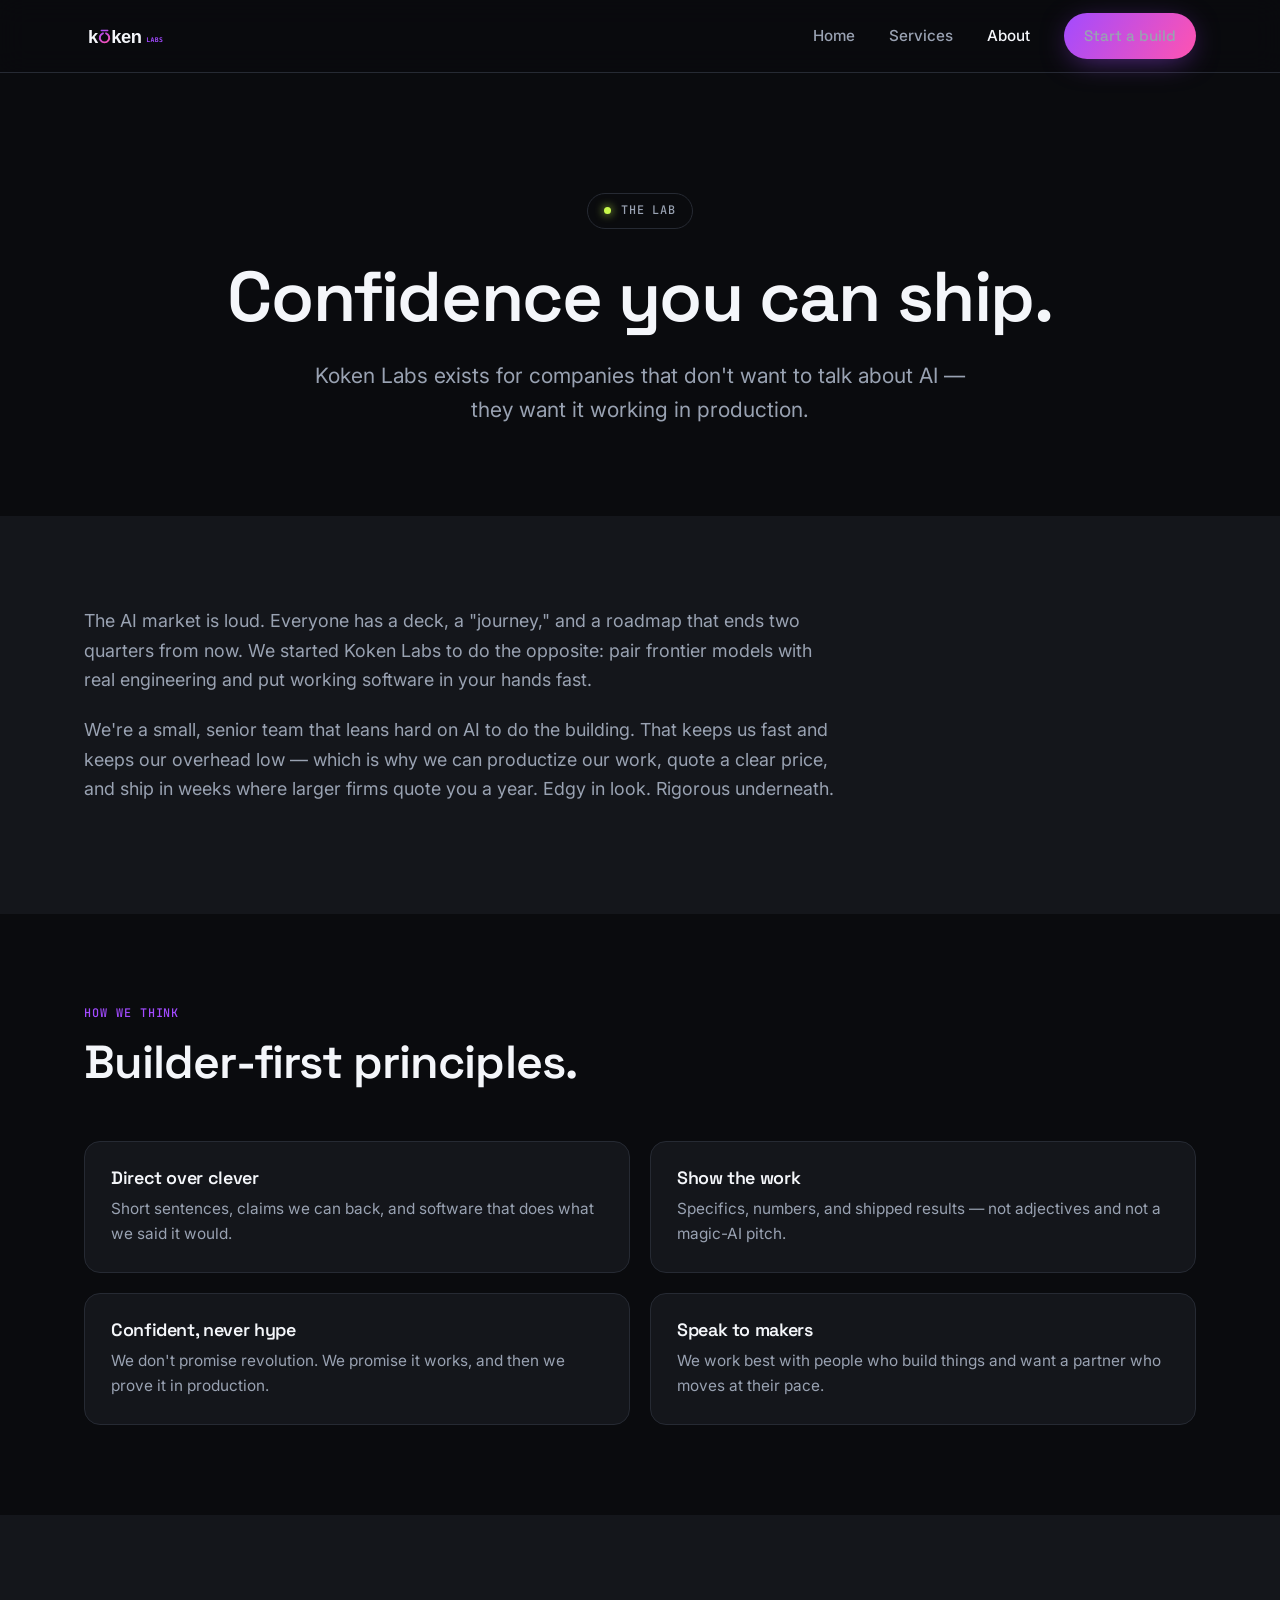
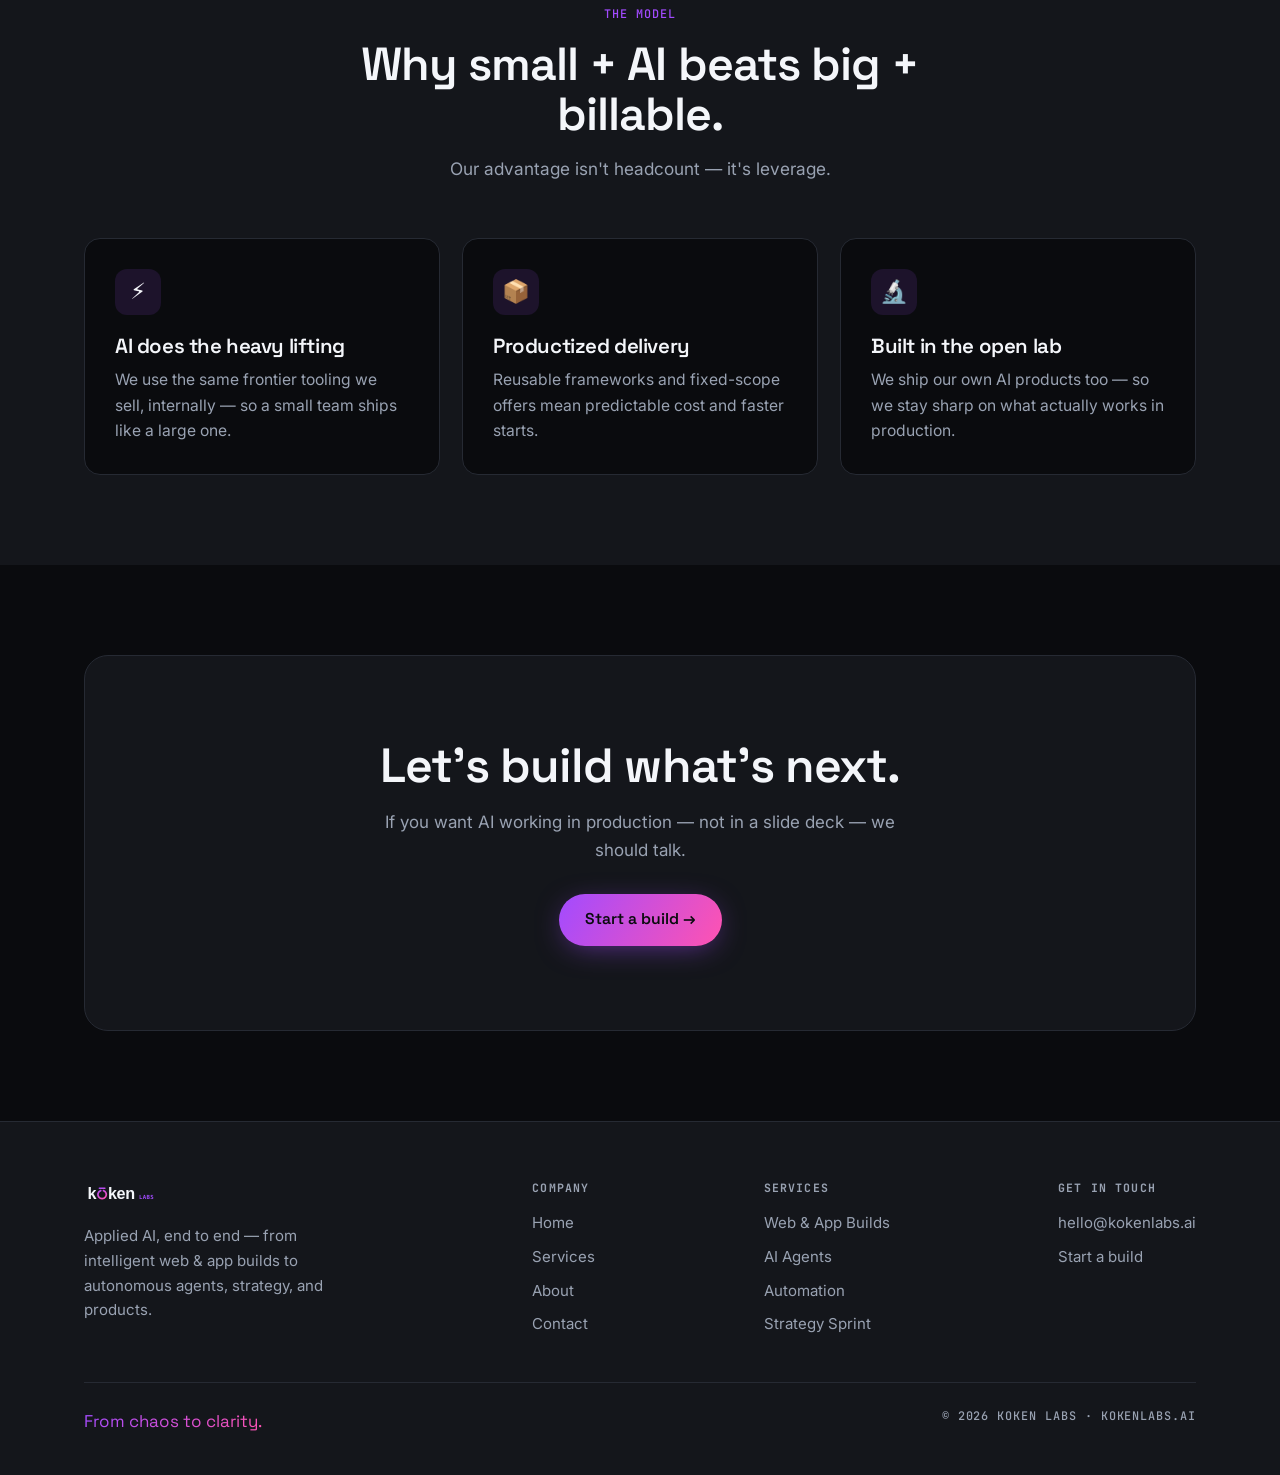
==== about.html @ 0bcb0a0f "Initial commit: Koken Labs marketing site (Home, Services, About, Contact)" ====
<!DOCTYPE html>
<html lang="en">
<head>
<meta charset="UTF-8">
<meta name="viewport" content="width=device-width, initial-scale=1.0">
<title>About — The applied AI lab | Koken Labs</title>
<meta name="description" content="Koken Labs is an applied-AI studio for companies that want AI working in production, not talked about. Meet the team and how we work.">
<link rel="canonical" href="https://kokenlabs.ai/about.html">
<meta name="robots" content="index,follow">
<meta property="og:type" content="website">
<meta property="og:title" content="About — Koken Labs">
<meta property="og:description" content="An applied-AI studio for companies that want AI working in production. Edgy in look, rigorous underneath.">
<meta property="og:url" content="https://kokenlabs.ai/about.html">
<meta property="og:image" content="https://kokenlabs.ai/assets/kokenlabs-mark.svg">
<meta name="theme-color" content="#0A0B0E">
<link rel="icon" type="image/svg+xml" href="assets/kokenlabs-monogram.svg">
<link rel="preconnect" href="https://fonts.googleapis.com">
<link rel="preconnect" href="https://fonts.gstatic.com" crossorigin>
<link href="https://fonts.googleapis.com/css2?family=Space+Grotesk:wght@500;600&family=Inter:wght@400;500;600&family=JetBrains+Mono:wght@500;700&display=swap" rel="stylesheet">
<link rel="stylesheet" href="styles.css">
<script type="application/ld+json">
{"@context":"https://schema.org","@type":"AboutPage","name":"About Koken Labs","url":"https://kokenlabs.ai/about.html","about":{"@type":"Organization","name":"Koken Labs","slogan":"From chaos to clarity.","url":"https://kokenlabs.ai"}}
</script>
</head>
<body>

<header class="nav">
  <div class="nav-inner">
    <a href="index.html" aria-label="Koken Labs home"><img class="nav-logo" src="assets/kokenlabs-logo-dark.svg" alt="Koken Labs"></a>
    <button class="nav-toggle" aria-label="Toggle menu">☰</button>
    <nav class="nav-links">
      <a href="index.html">Home</a>
      <a href="services.html">Services</a>
      <a href="about.html" class="active">About</a>
      <a href="contact.html" class="btn btn-primary" style="padding:10px 20px">Start a build</a>
    </nav>
  </div>
</header>

<main>
<section class="hero" style="padding-bottom:50px">
  <div class="wrap">
    <span class="eyebrow mono"><span class="dot"></span> The lab</span>
    <h1 class="display" style="font-size:clamp(2.4rem,6vw,4.4rem)">Confidence you can ship.</h1>
    <p class="lede">Koken Labs exists for companies that don't want to talk about AI — they want it working in production.</p>
  </div>
</section>

<section class="alt">
  <div class="wrap">
    <div class="lede-block reveal">
      <p>The AI market is loud. Everyone has a deck, a "journey," and a roadmap that ends two quarters from now. We started Koken Labs to do the opposite: pair frontier models with real engineering and put working software in your hands fast.</p>
      <p>We're a small, senior team that leans hard on AI to do the building. That keeps us fast and keeps our overhead low — which is why we can productize our work, quote a clear price, and ship in weeks where larger firms quote you a year. Edgy in look. Rigorous underneath.</p>
    </div>
  </div>
</section>

<section>
  <div class="wrap">
    <div class="section-head reveal"><span class="mono">How we think</span><h2>Builder-first principles.</h2></div>
    <div class="values">
      <div class="value reveal"><h4>Direct over clever</h4><p>Short sentences, claims we can back, and software that does what we said it would.</p></div>
      <div class="value reveal"><h4>Show the work</h4><p>Specifics, numbers, and shipped results — not adjectives and not a magic-AI pitch.</p></div>
      <div class="value reveal"><h4>Confident, never hype</h4><p>We don't promise revolution. We promise it works, and then we prove it in production.</p></div>
      <div class="value reveal"><h4>Speak to makers</h4><p>We work best with people who build things and want a partner who moves at their pace.</p></div>
    </div>
  </div>
</section>

<section class="alt">
  <div class="wrap">
    <div class="section-head center reveal"><span class="mono">The model</span><h2>Why small + AI beats big + billable.</h2><p>Our advantage isn't headcount — it's leverage.</p></div>
    <div class="grid g3">
      <div class="card reveal"><div class="ico">⚡</div><h3>AI does the heavy lifting</h3><p>We use the same frontier tooling we sell, internally — so a small team ships like a large one.</p></div>
      <div class="card reveal"><div class="ico">📦</div><h3>Productized delivery</h3><p>Reusable frameworks and fixed-scope offers mean predictable cost and faster starts.</p></div>
      <div class="card reveal"><div class="ico">🔬</div><h3>Built in the open lab</h3><p>We ship our own AI products too — so we stay sharp on what actually works in production.</p></div>
    </div>
  </div>
</section>

<section>
  <div class="wrap">
    <div class="cta-band reveal">
      <h2>Let's build what's next.</h2>
      <p>If you want AI working in production — not in a slide deck — we should talk.</p>
      <a href="contact.html" class="btn btn-primary">Start a build →</a>
    </div>
  </div>
</section>
</main>

<footer>
  <div class="wrap">
    <div class="foot-grid">
      <div class="foot-col" style="max-width:280px">
        <img class="foot-logo" src="assets/kokenlabs-logo-dark.svg" alt="Koken Labs">
        <p style="color:var(--mist);font-size:.94rem">Applied AI, end to end — from intelligent web &amp; app builds to autonomous agents, strategy, and products.</p>
      </div>
      <div class="foot-col"><h5>Company</h5><a href="index.html">Home</a><a href="services.html">Services</a><a href="about.html">About</a><a href="contact.html">Contact</a></div>
      <div class="foot-col"><h5>Services</h5><a href="services.html#builds">Web &amp; App Builds</a><a href="services.html#agents">AI Agents</a><a href="services.html#automation">Automation</a><a href="services.html#strategy">Strategy Sprint</a></div>
      <div class="foot-col"><h5>Get in touch</h5><a href="mailto:hello@kokenlabs.ai">hello@kokenlabs.ai</a><a href="contact.html">Start a build</a></div>
    </div>
    <div class="foot-bottom"><span class="tagline-foot grad-text">From chaos to clarity.</span><span class="mono">© 2026 Koken Labs · kokenlabs.ai</span></div>
  </div>
</footer>
<script src="site.js"></script>
</body>
</html>
---- styles.css ----
/* ===== Koken Labs — brand stylesheet v1.0 ===== */
:root{
  --obsidian:#0A0B0E;
  --carbon:#14161B;
  --steel:#262A33;
  --nova-violet:#A24BFF;
  --nova-pink:#FF53B1;
  --volt:#C8FA4B;
  --cloud:#F4F6FA;
  --mist:#99A2B2;
  --nova:linear-gradient(120deg,#A24BFF 0%,#FF53B1 100%);
  --radius:16px;
  --maxw:1160px;
  --ease:cubic-bezier(.22,1,.36,1);
}
*{box-sizing:border-box;margin:0;padding:0}
html{scroll-behavior:smooth}
body{
  background:var(--obsidian);
  color:var(--cloud);
  font-family:'Inter',system-ui,sans-serif;
  font-size:17px;line-height:1.65;
  -webkit-font-smoothing:antialiased;
  overflow-x:hidden;
}
h1,h2,h3,h4{font-family:'Space Grotesk',sans-serif;font-weight:600;line-height:1.08;letter-spacing:-.02em}
a{color:inherit;text-decoration:none}
img,svg{display:block;max-width:100%}
.mono{font-family:'JetBrains Mono',monospace;font-weight:500;letter-spacing:.08em;text-transform:uppercase;font-size:.74rem}
.wrap{max-width:var(--maxw);margin:0 auto;padding:0 24px}
.grad-text{background:var(--nova);-webkit-background-clip:text;background-clip:text;color:transparent}

/* ---- nav ---- */
.nav{position:sticky;top:0;z-index:50;backdrop-filter:blur(14px);background:rgba(10,11,14,.72);border-bottom:1px solid var(--steel)}
.nav-inner{display:flex;align-items:center;justify-content:space-between;height:72px;max-width:var(--maxw);margin:0 auto;padding:0 24px}
.nav-logo{height:34px;width:auto}
.nav-links{display:flex;gap:34px;align-items:center}
.nav-links a{color:var(--mist);font-size:.95rem;font-weight:500;transition:color .2s var(--ease)}
.nav-links a:hover,.nav-links a.active{color:var(--cloud)}
.nav-toggle{display:none;background:none;border:0;color:var(--cloud);cursor:pointer}

/* ---- buttons ---- */
.btn{display:inline-flex;align-items:center;gap:9px;font-family:'Space Grotesk',sans-serif;font-weight:600;font-size:.98rem;padding:13px 26px;border-radius:999px;cursor:pointer;border:0;transition:transform .2s var(--ease),box-shadow .25s var(--ease)}
.btn-primary{background:var(--nova);color:#0A0B0E;box-shadow:0 6px 30px -8px rgba(162,75,255,.6)}
.btn-primary:hover{transform:translateY(-2px);box-shadow:0 12px 40px -8px rgba(255,83,177,.65)}
.btn-ghost{background:transparent;color:var(--cloud);border:1px solid var(--steel)}
.btn-ghost:hover{border-color:var(--nova-violet);color:#fff}
.btn-volt{background:var(--volt);color:#0A0B0E}
.btn-volt:hover{transform:translateY(-2px)}

/* ---- hero ---- */
.hero{position:relative;padding:120px 0 100px;text-align:center;overflow:hidden}
.hero::before{content:"";position:absolute;inset:0;background:radial-gradient(closest-side at 50% 0%,rgba(162,75,255,.20),transparent 70%);pointer-events:none}
.hero .wrap{position:relative;z-index:1}
.eyebrow{color:var(--mist);display:inline-flex;align-items:center;gap:10px;border:1px solid var(--steel);border-radius:999px;padding:7px 16px;margin-bottom:30px}
.eyebrow .dot{width:7px;height:7px;border-radius:50%;background:var(--volt);box-shadow:0 0 10px var(--volt)}
h1.display{font-size:clamp(2.7rem,7vw,5.2rem);margin-bottom:24px}
.hero p.lede{font-size:clamp(1.05rem,2.2vw,1.32rem);color:var(--mist);max-width:680px;margin:0 auto 38px}
.hero-cta{display:flex;gap:16px;justify-content:center;flex-wrap:wrap}
.hero-stats{display:flex;gap:48px;justify-content:center;flex-wrap:wrap;margin-top:72px}
.hero-stats .stat .n{font-family:'Space Grotesk',sans-serif;font-size:2.3rem;font-weight:600}
.hero-stats .stat .l{color:var(--mist);font-size:.9rem}

/* ---- sections ---- */
section{padding:90px 0}
.section-head{max-width:680px;margin-bottom:54px}
.section-head.center{margin-left:auto;margin-right:auto;text-align:center}
.section-head .mono{color:var(--nova-violet);display:block;margin-bottom:14px}
.section-head h2{font-size:clamp(1.9rem,4vw,2.9rem);margin-bottom:16px}
.section-head p{color:var(--mist);font-size:1.08rem}
.alt{background:var(--carbon)}

/* ---- cards / grid ---- */
.grid{display:grid;gap:22px}
.g3{grid-template-columns:repeat(3,1fr)}
.g2{grid-template-columns:repeat(2,1fr)}
.g4{grid-template-columns:repeat(4,1fr)}
.card{background:var(--carbon);border:1px solid var(--steel);border-radius:var(--radius);padding:30px;transition:transform .25s var(--ease),border-color .25s var(--ease)}
.alt .card{background:var(--obsidian)}
.card:hover{transform:translateY(-4px);border-color:var(--nova-violet)}
.card .ico{width:46px;height:46px;border-radius:12px;display:grid;place-items:center;background:rgba(162,75,255,.12);margin-bottom:20px;font-size:1.4rem}
.card h3{font-size:1.28rem;margin-bottom:10px}
.card p{color:var(--mist);font-size:.98rem}
.card .tags{margin-top:18px;display:flex;flex-wrap:wrap;gap:8px}
.tag{font-family:'JetBrains Mono',monospace;font-size:.68rem;letter-spacing:.05em;color:var(--mist);border:1px solid var(--steel);border-radius:6px;padding:4px 9px}

/* ---- comparison table ---- */
.compare{width:100%;border-collapse:collapse;font-size:.96rem;border:1px solid var(--steel);border-radius:var(--radius);overflow:hidden}
.compare th,.compare td{padding:16px 18px;text-align:left;border-bottom:1px solid var(--steel)}
.compare thead th{font-family:'Space Grotesk',sans-serif;font-size:1rem}
.compare thead th.us{background:rgba(162,75,255,.14);color:#fff}
.compare td.us{background:rgba(162,75,255,.06);color:var(--cloud);font-weight:500}
.compare tbody tr:last-child td{border-bottom:0}
.compare td:first-child{color:var(--mist)}
.check{color:var(--volt);font-weight:700}
.cross{color:var(--mist)}

/* ---- steps ---- */
.steps{counter-reset:step;display:grid;gap:20px;grid-template-columns:repeat(4,1fr)}
.step{position:relative;padding:28px;border:1px solid var(--steel);border-radius:var(--radius);background:var(--carbon)}
.step::before{counter-increment:step;content:"0" counter(step);font-family:'JetBrains Mono',monospace;font-weight:700;font-size:.85rem;color:var(--nova-violet);display:block;margin-bottom:14px}
.step h4{font-size:1.12rem;margin-bottom:8px}
.step p{color:var(--mist);font-size:.93rem}

/* ---- cta band ---- */
.cta-band{position:relative;text-align:center;padding:84px 24px;border-radius:24px;background:var(--carbon);border:1px solid var(--steel);overflow:hidden}
.cta-band::before{content:"";position:absolute;inset:-2px;background:radial-gradient(closest-side at 50% 120%,rgba(255,83,177,.25),transparent 70%)}
.cta-band>*{position:relative;z-index:1}
.cta-band h2{font-size:clamp(1.9rem,4vw,3rem);margin-bottom:16px}
.cta-band p{color:var(--mist);max-width:520px;margin:0 auto 30px}

/* ---- footer ---- */
footer{border-top:1px solid var(--steel);padding:56px 0 40px;background:var(--carbon)}
.foot-grid{display:flex;justify-content:space-between;gap:40px;flex-wrap:wrap;margin-bottom:36px}
.foot-logo{height:30px;margin-bottom:16px}
.foot-col h5{font-family:'JetBrains Mono',monospace;font-size:.72rem;letter-spacing:.1em;text-transform:uppercase;color:var(--mist);margin-bottom:14px}
.foot-col a{display:block;color:var(--mist);font-size:.94rem;margin-bottom:9px;transition:color .2s}
.foot-col a:hover{color:var(--cloud)}
.foot-bottom{border-top:1px solid var(--steel);padding-top:24px;display:flex;justify-content:space-between;flex-wrap:wrap;gap:12px;color:var(--mist)}
.tagline-foot{font-family:'Space Grotesk',sans-serif}

/* ---- forms ---- */
.form{max-width:560px}
.field{margin-bottom:20px}
.field label{display:block;font-size:.9rem;margin-bottom:8px;color:var(--cloud)}
.field input,.field textarea,.field select{width:100%;background:var(--obsidian);border:1px solid var(--steel);border-radius:12px;padding:13px 15px;color:var(--cloud);font-family:inherit;font-size:1rem;transition:border-color .2s}
.field input:focus,.field textarea:focus,.field select:focus{outline:none;border-color:var(--nova-violet)}
.field textarea{min-height:130px;resize:vertical}

/* ---- about / prose ---- */
.lede-block{max-width:760px}
.lede-block p{color:var(--mist);font-size:1.12rem;margin-bottom:20px}
.values{display:grid;grid-template-columns:repeat(2,1fr);gap:20px}
.value{padding:26px;border:1px solid var(--steel);border-radius:var(--radius);background:var(--carbon)}
.value h4{font-size:1.12rem;margin-bottom:8px}
.value p{color:var(--mist);font-size:.96rem}

/* ---- contact ---- */
.contact-grid{display:grid;grid-template-columns:1.3fr .9fr;gap:48px}
@media(max-width:800px){.contact-grid{grid-template-columns:1fr;gap:32px}}

/* ---- reveal anim ---- */
.reveal{opacity:0;transform:translateY(22px);transition:opacity .7s var(--ease),transform .7s var(--ease)}
.reveal.in{opacity:1;transform:none}

/* ---- responsive ---- */
@media(max-width:900px){
  .g3,.g4,.steps,.values{grid-template-columns:1fr 1fr}
  .foot-grid{gap:28px}
}
@media(max-width:680px){
  .nav-links{position:fixed;inset:72px 0 auto 0;flex-direction:column;background:var(--carbon);border-bottom:1px solid var(--steel);padding:24px;gap:20px;transform:translateY(-130%);transition:transform .3s var(--ease)}
  .nav-links.open{transform:none}
  .nav-toggle{display:block}
  .g2,.g3,.g4,.steps,.values{grid-template-columns:1fr}
  section{padding:64px 0}
  .hero{padding:80px 0 64px}
  .hero-stats{gap:30px}
  .compare{font-size:.84rem}
  .compare th,.compare td{padding:11px 10px}
}
@media(prefers-reduced-motion:reduce){.reveal{opacity:1;transform:none;transition:none}html{scroll-behavior:auto}}
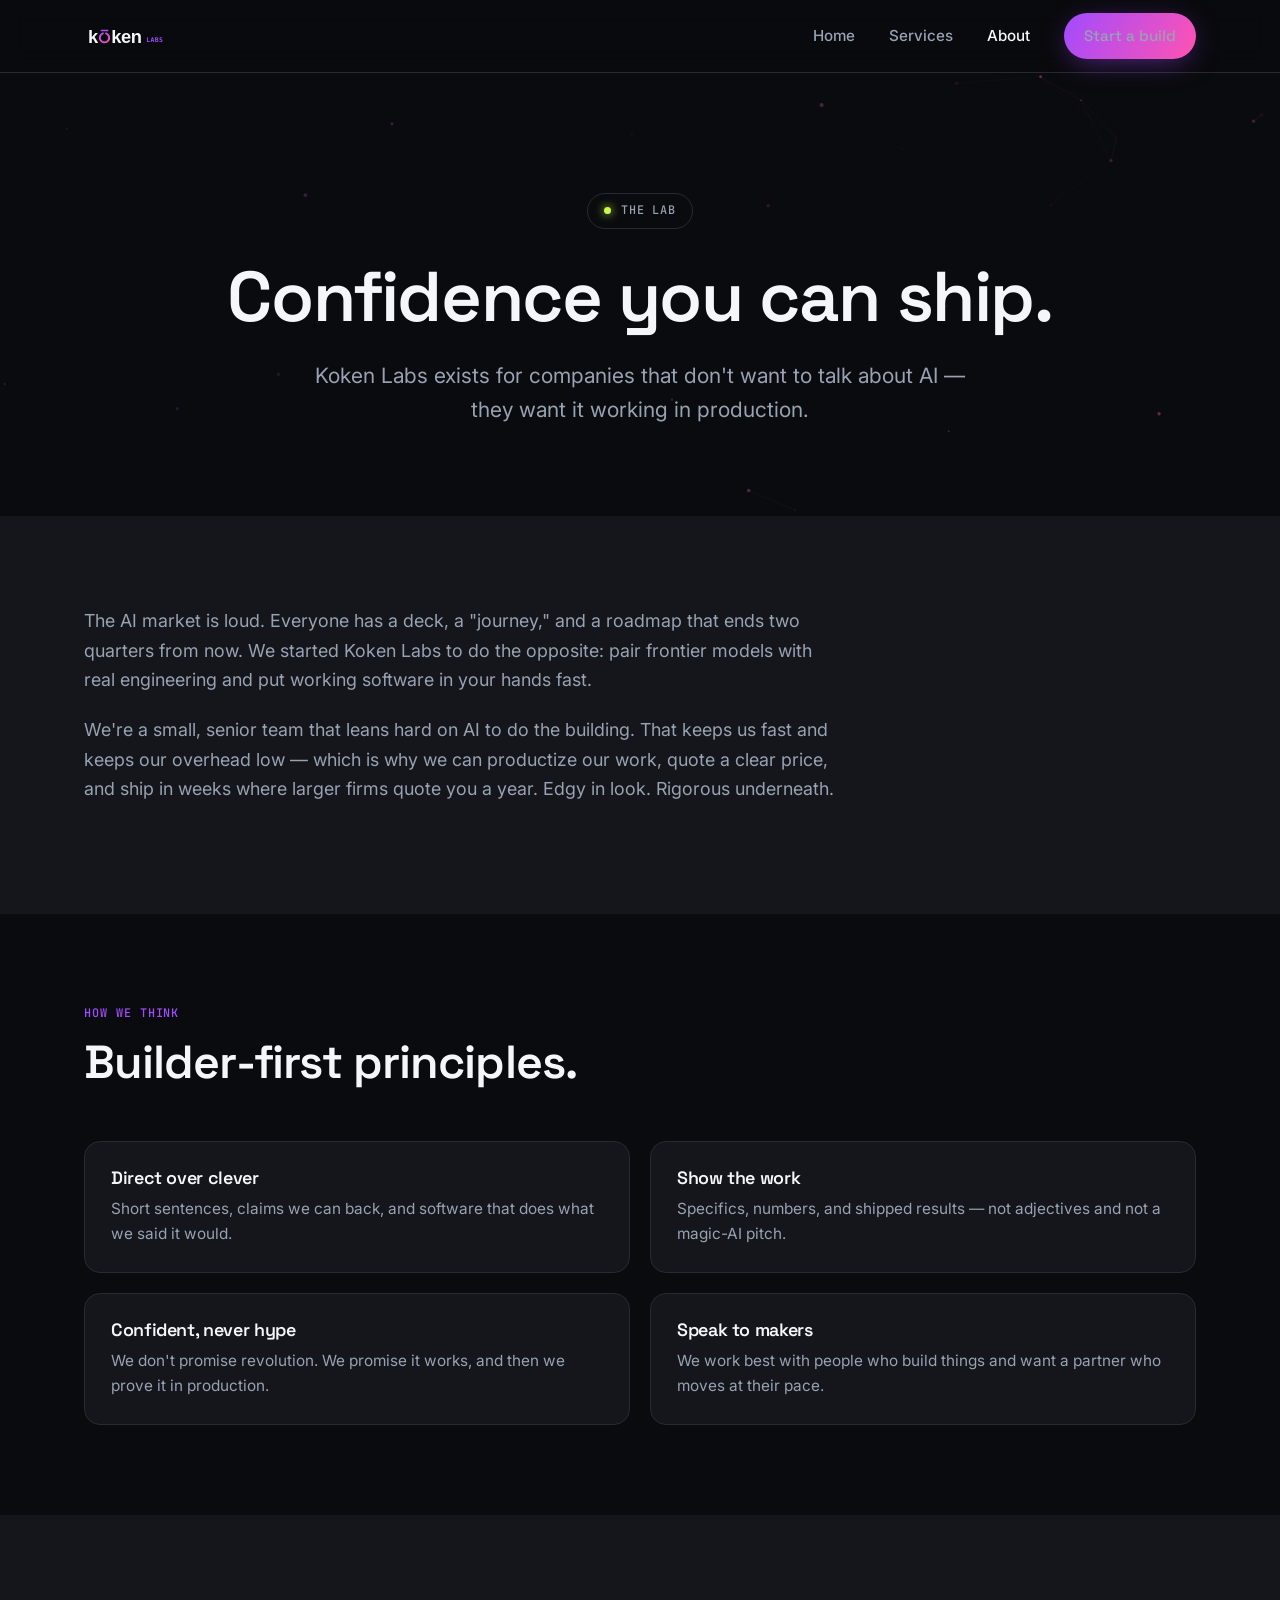
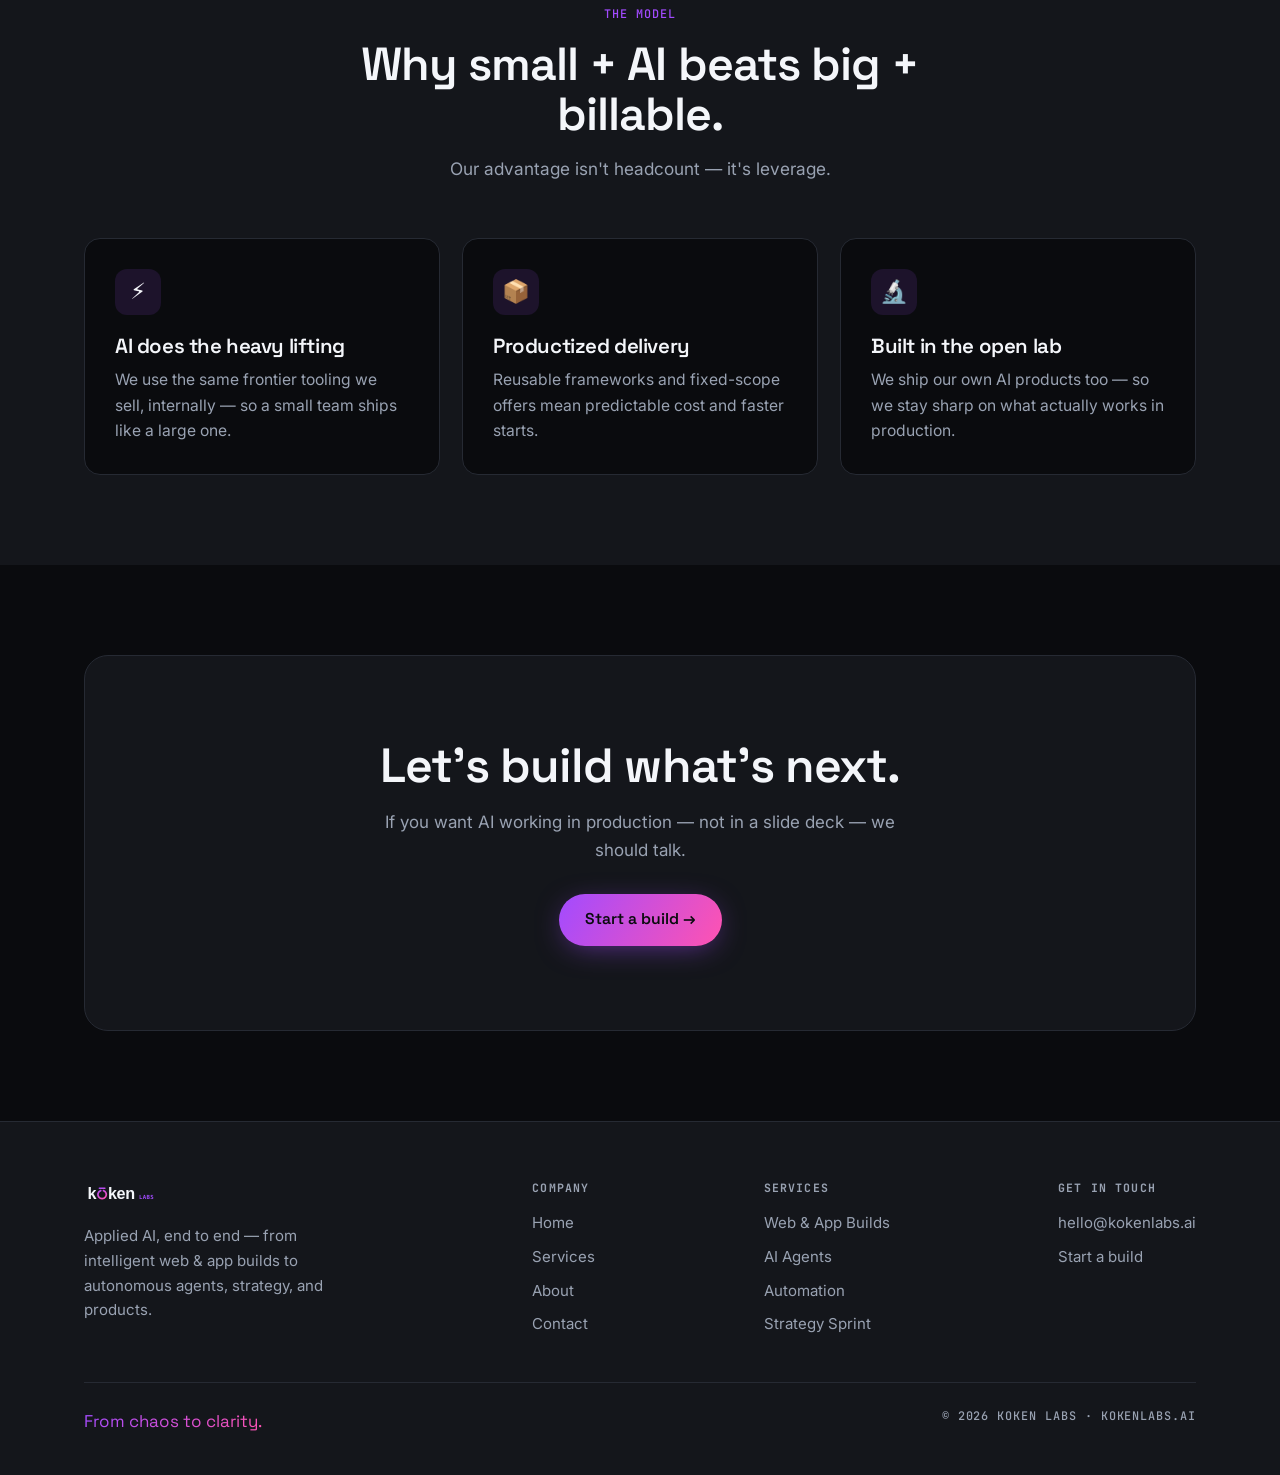
==== commit 58e8cfb0: "Add hero node constellation animation (Nova gradient, hero-only, reduced-motion safe)" ====
--- a/about.html
+++ b/about.html
@@ -39,6 +39,7 @@
 
 <main>
 <section class="hero" style="padding-bottom:50px">
+  <canvas class="hero-canvas" aria-hidden="true"></canvas>
   <div class="wrap">
     <span class="eyebrow mono"><span class="dot"></span> The lab</span>
     <h1 class="display" style="font-size:clamp(2.4rem,6vw,4.4rem)">Confidence you can ship.</h1>
@@ -104,5 +105,7 @@
   </div>
 </footer>
 <script src="site.js"></script>
+<script src="hero-fx.js"></script>
+<script defer src="/_vercel/insights/script.js"></script>
 </body>
 </html>
--- a/styles.css
+++ b/styles.css
@@ -50,6 +50,9 @@
 
 /* ---- hero ---- */
 .hero{position:relative;padding:120px 0 100px;text-align:center;overflow:hidden}
+.hero-canvas{position:absolute;inset:0;width:100%;height:100%;z-index:0;pointer-events:none;opacity:.9}
+/* dark scrim so hero copy stays crisp over the motion */
+.hero::after{content:"";position:absolute;inset:0;z-index:0;pointer-events:none;background:radial-gradient(ellipse 60% 70% at 50% 45%,rgba(10,11,14,.78),rgba(10,11,14,.32) 70%,transparent)}
 .hero::before{content:"";position:absolute;inset:0;background:radial-gradient(closest-side at 50% 0%,rgba(162,75,255,.20),transparent 70%);pointer-events:none}
 .hero .wrap{position:relative;z-index:1}
 .eyebrow{color:var(--mist);display:inline-flex;align-items:center;gap:10px;border:1px solid var(--steel);border-radius:999px;padding:7px 16px;margin-bottom:30px}
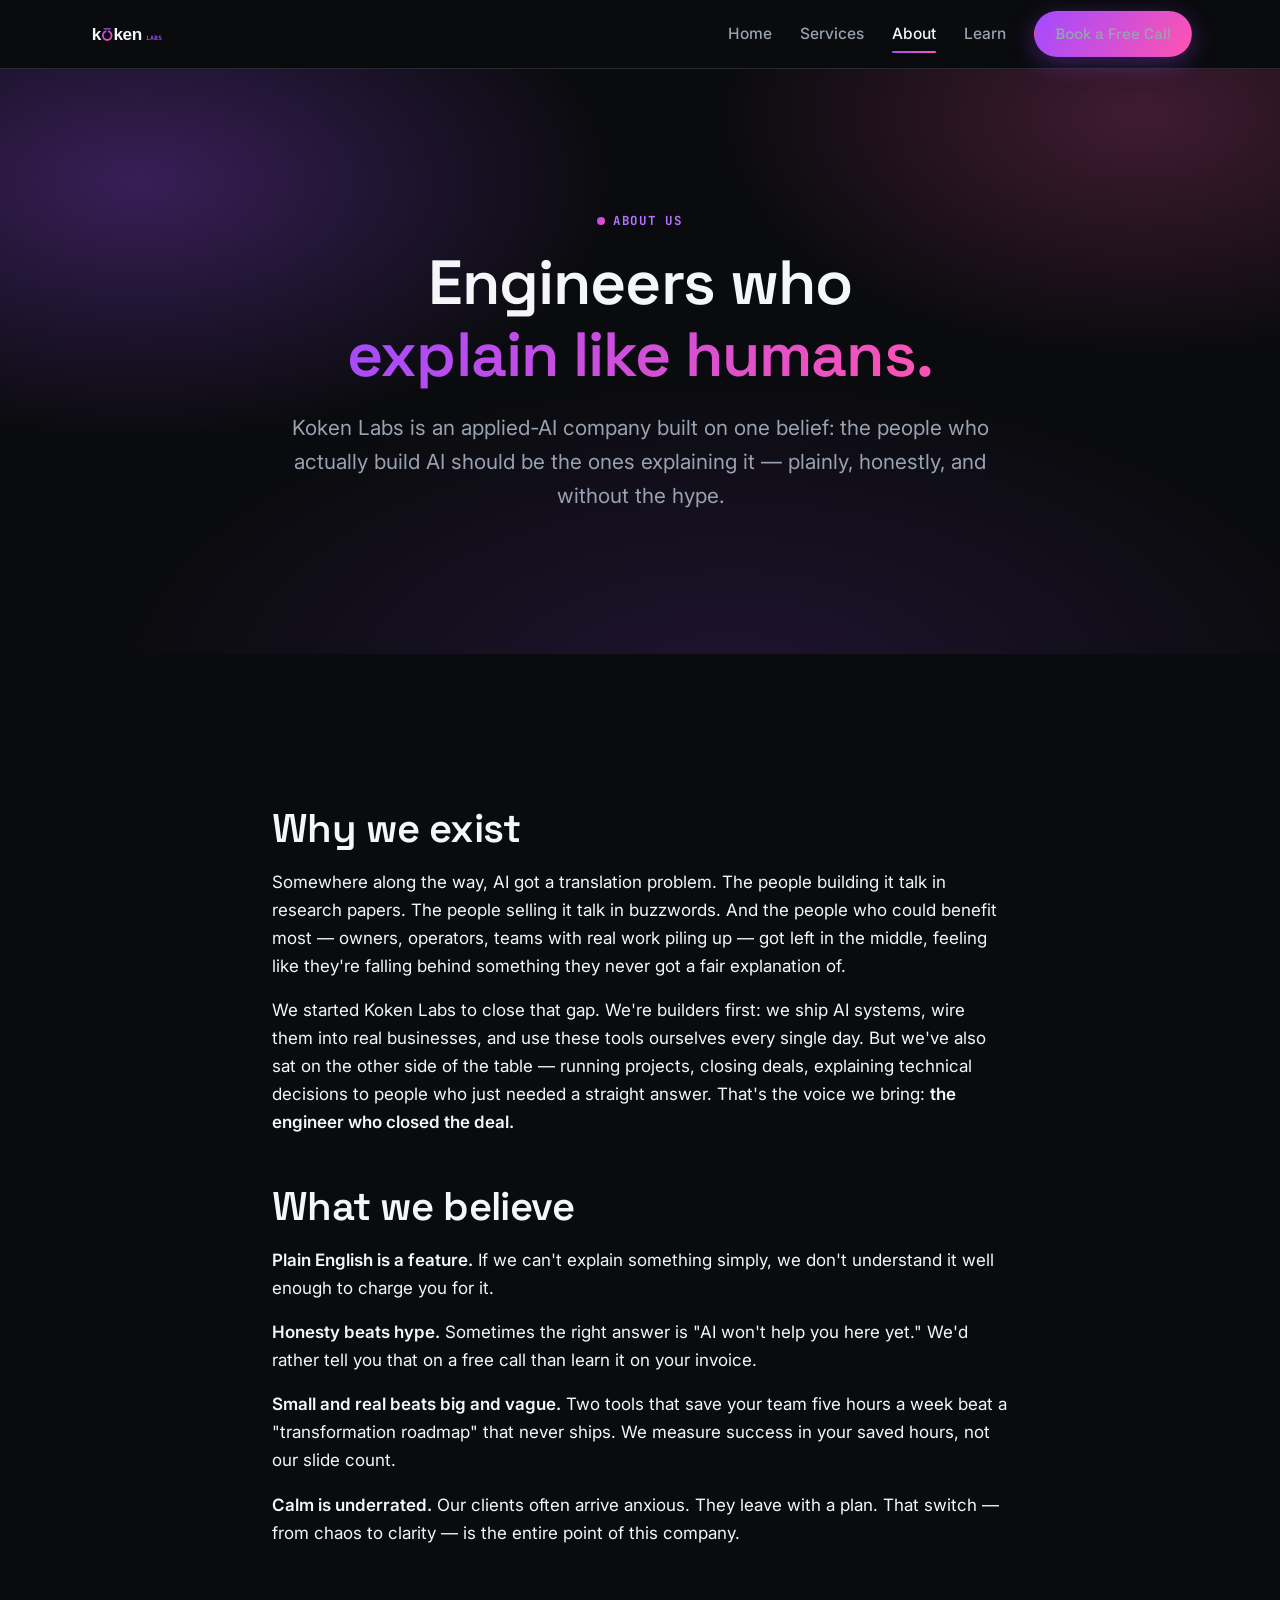
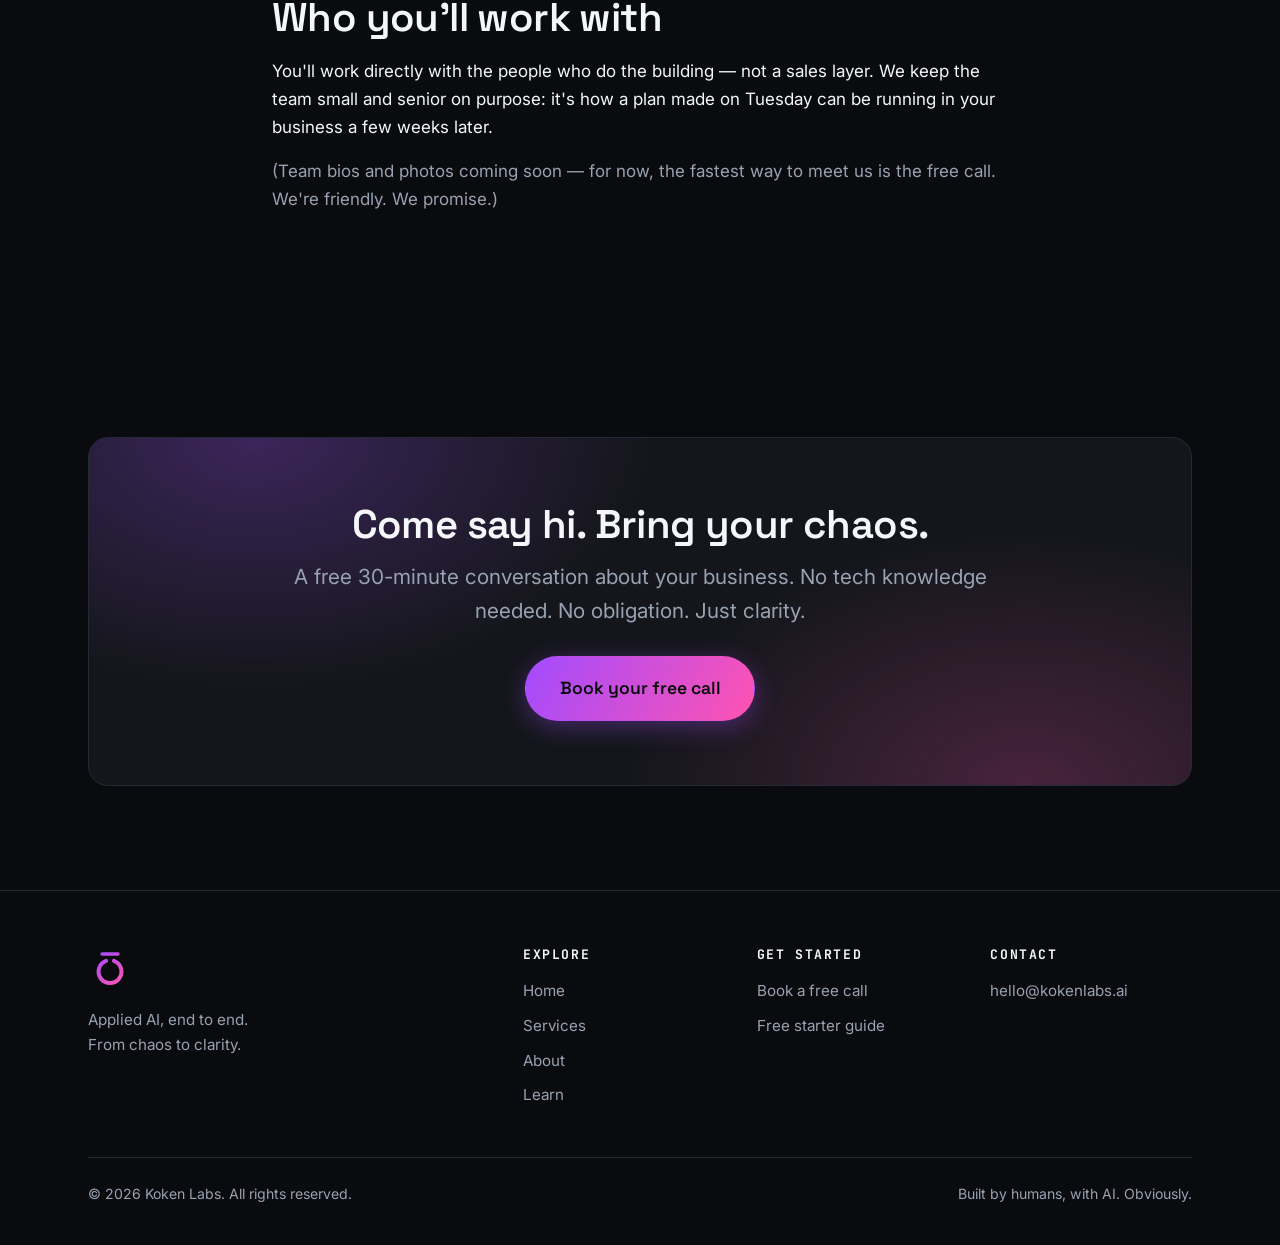
==== commit 85648d1c: "Rebuild site for AI-anxious beginners: 5-page structure, plain-English copy, GEO/SEO schema - New Le" ====
--- a/about.html
+++ b/about.html
@@ -1,111 +1,152 @@
 <!DOCTYPE html>
-<html lang="en">
+<html lang="en" class="no-js">
 <head>
-<meta charset="UTF-8">
-<meta name="viewport" content="width=device-width, initial-scale=1.0">
-<title>About — The applied AI lab | Koken Labs</title>
-<meta name="description" content="Koken Labs is an applied-AI studio for companies that want AI working in production, not talked about. Meet the team and how we work.">
-<link rel="canonical" href="https://kokenlabs.ai/about.html">
-<meta name="robots" content="index,follow">
-<meta property="og:type" content="website">
-<meta property="og:title" content="About — Koken Labs">
-<meta property="og:description" content="An applied-AI studio for companies that want AI working in production. Edgy in look, rigorous underneath.">
-<meta property="og:url" content="https://kokenlabs.ai/about.html">
-<meta property="og:image" content="https://kokenlabs.ai/assets/kokenlabs-mark.svg">
-<meta name="theme-color" content="#0A0B0E">
-<link rel="icon" type="image/svg+xml" href="assets/kokenlabs-monogram.svg">
-<link rel="preconnect" href="https://fonts.googleapis.com">
-<link rel="preconnect" href="https://fonts.gstatic.com" crossorigin>
-<link href="https://fonts.googleapis.com/css2?family=Space+Grotesk:wght@500;600&family=Inter:wght@400;500;600&family=JetBrains+Mono:wght@500;700&display=swap" rel="stylesheet">
-<link rel="stylesheet" href="styles.css">
-<script type="application/ld+json">
-{"@context":"https://schema.org","@type":"AboutPage","name":"About Koken Labs","url":"https://kokenlabs.ai/about.html","about":{"@type":"Organization","name":"Koken Labs","slogan":"From chaos to clarity.","url":"https://kokenlabs.ai"}}
-</script>
+  <meta charset="UTF-8">
+  <meta name="viewport" content="width=device-width, initial-scale=1.0">
+  <title>About Koken Labs — Engineers Who Explain AI Simply</title>
+  <meta name="description" content="Koken Labs is built on one idea: the people who build AI should be the ones explaining it. Meet the calm starting point for your AI journey.">
+  <link rel="canonical" href="https://kokenlabs.ai/about.html">
+  <meta name="theme-color" content="#0A0B0E">
+
+  <meta property="og:type" content="website">
+  <meta property="og:site_name" content="Koken Labs">
+  <meta property="og:title" content="About Koken Labs — Engineers Who Explain AI Simply">
+  <meta property="og:description" content="We build with AI every day, and we explain it like humans. That combination is the whole company.">
+  <meta property="og:url" content="https://kokenlabs.ai/about.html">
+  <meta property="og:image" content="https://kokenlabs.ai/assets/kokenlabs-og.png">
+  <meta name="twitter:card" content="summary_large_image">
+  <meta name="twitter:title" content="About Koken Labs — Engineers Who Explain AI Simply">
+  <meta name="twitter:description" content="We build with AI every day, and we explain it like humans.">
+  <meta name="twitter:image" content="https://kokenlabs.ai/assets/kokenlabs-og.png">
+
+  <link rel="preconnect" href="https://fonts.googleapis.com">
+  <link rel="preconnect" href="https://fonts.gstatic.com" crossorigin>
+  <link href="https://fonts.googleapis.com/css2?family=Inter:wght@400;500;600&family=JetBrains+Mono:wght@500;700&family=Space+Grotesk:wght@500;600&display=swap" rel="stylesheet">
+  <link rel="stylesheet" href="styles.css">
+  <link rel="icon" type="image/svg+xml" href="assets/kokenlabs-monogram.svg">
+
+  <script type="application/ld+json">
+  {
+    "@context": "https://schema.org",
+    "@type": "AboutPage",
+    "name": "About Koken Labs",
+    "url": "https://kokenlabs.ai/about.html",
+    "mainEntity": {
+      "@type": "Organization",
+      "@id": "https://kokenlabs.ai/#org",
+      "name": "Koken Labs",
+      "url": "https://kokenlabs.ai/",
+      "logo": "https://kokenlabs.ai/assets/kokenlabs-mark.svg",
+      "slogan": "From Chaos to Clarity",
+      "email": "hello@kokenlabs.ai"
+    }
+  }
+  </script>
+
+  <script defer src="/_vercel/insights/script.js"></script>
 </head>
 <body>
+  <a class="skip-link" href="#main">Skip to content</a>
 
-<header class="nav">
-  <div class="nav-inner">
-    <a href="index.html" aria-label="Koken Labs home"><img class="nav-logo" src="assets/kokenlabs-logo-dark.svg" alt="Koken Labs"></a>
-    <button class="nav-toggle" aria-label="Toggle menu">☰</button>
-    <nav class="nav-links">
-      <a href="index.html">Home</a>
-      <a href="services.html">Services</a>
-      <a href="about.html" class="active">About</a>
-      <a href="contact.html" class="btn btn-primary" style="padding:10px 20px">Start a build</a>
-    </nav>
-  </div>
-</header>
+  <header class="site-header">
+    <div class="wrap">
+      <a class="logo" href="index.html" aria-label="Koken Labs home">
+        <img src="assets/kokenlabs-logo-dark.svg" alt="Koken Labs" width="110" height="40">
+      </a>
+      <button class="nav-toggle" aria-expanded="false" aria-controls="site-nav" aria-label="Menu">
+        <span></span><span></span><span></span>
+      </button>
+      <nav class="site-nav" id="site-nav" aria-label="Main">
+        <a href="index.html">Home</a>
+        <a href="services.html">Services</a>
+        <a href="about.html" aria-current="page">About</a>
+        <a href="learn.html">Learn</a>
+        <a class="btn btn-primary" href="contact.html#book">Book a Free Call</a>
+      </nav>
+    </div>
+  </header>
 
-<main>
-<section class="hero" style="padding-bottom:50px">
-  <canvas class="hero-canvas" aria-hidden="true"></canvas>
-  <div class="wrap">
-    <span class="eyebrow mono"><span class="dot"></span> The lab</span>
-    <h1 class="display" style="font-size:clamp(2.4rem,6vw,4.4rem)">Confidence you can ship.</h1>
-    <p class="lede">Koken Labs exists for companies that don't want to talk about AI — they want it working in production.</p>
-  </div>
-</section>
+  <main id="main">
 
-<section class="alt">
-  <div class="wrap">
-    <div class="lede-block reveal">
-      <p>The AI market is loud. Everyone has a deck, a "journey," and a roadmap that ends two quarters from now. We started Koken Labs to do the opposite: pair frontier models with real engineering and put working software in your hands fast.</p>
-      <p>We're a small, senior team that leans hard on AI to do the building. That keeps us fast and keeps our overhead low — which is why we can productize our work, quote a clear price, and ship in weeks where larger firms quote you a year. Edgy in look. Rigorous underneath.</p>
+    <section class="hero" aria-label="About Koken Labs">
+      <div class="hero-bg" aria-hidden="true"></div>
+      <div class="wrap">
+        <p class="eyebrow" style="justify-content:center">About us</p>
+        <h1>Engineers who <span class="grad-text">explain like humans.</span></h1>
+        <p class="lede">Koken Labs is an applied-AI company built on one belief: the people who actually build AI should be the ones explaining it — plainly, honestly, and without the hype.</p>
+      </div>
+    </section>
+
+    <section class="section" aria-labelledby="story-h">
+      <div class="wrap">
+        <div class="prose" style="margin:0 auto">
+          <h2 id="story-h">Why we exist</h2>
+          <p>Somewhere along the way, AI got a translation problem. The people building it talk in research papers. The people selling it talk in buzzwords. And the people who could benefit most — owners, operators, teams with real work piling up — got left in the middle, feeling like they're falling behind something they never got a fair explanation of.</p>
+          <p>We started Koken Labs to close that gap. We're builders first: we ship AI systems, wire them into real businesses, and use these tools ourselves every single day. But we've also sat on the other side of the table — running projects, closing deals, explaining technical decisions to people who just needed a straight answer. That's the voice we bring: <strong>the engineer who closed the deal.</strong></p>
+
+          <h2>What we believe</h2>
+          <p><strong>Plain English is a feature.</strong> If we can't explain something simply, we don't understand it well enough to charge you for it.</p>
+          <p><strong>Honesty beats hype.</strong> Sometimes the right answer is "AI won't help you here yet." We'd rather tell you that on a free call than learn it on your invoice.</p>
+          <p><strong>Small and real beats big and vague.</strong> Two tools that save your team five hours a week beat a "transformation roadmap" that never ships. We measure success in your saved hours, not our slide count.</p>
+          <p><strong>Calm is underrated.</strong> Our clients often arrive anxious. They leave with a plan. That switch — from chaos to clarity — is the entire point of this company.</p>
+
+          <h2>Who you'll work with</h2>
+          <p>You'll work directly with the people who do the building — not a sales layer. We keep the team small and senior on purpose: it's how a plan made on Tuesday can be running in your business a few weeks later.</p>
+          <!-- PLACEHOLDER: add founder/team bios + photos when ready -->
+          <p class="muted">(Team bios and photos coming soon — for now, the fastest way to meet us is the free call. We're friendly. We promise.)</p>
+        </div>
+      </div>
+    </section>
+
+    <section class="section" aria-labelledby="cta-h">
+      <div class="wrap">
+        <div class="cta-band reveal">
+          <h2 id="cta-h">Come say hi. Bring your chaos.</h2>
+          <p class="lede">A free 30-minute conversation about your business. No tech knowledge needed. No obligation. Just clarity.</p>
+          <a class="btn btn-primary btn-lg" href="contact.html#book">Book your free call</a>
+        </div>
+      </div>
+    </section>
+
+  </main>
+
+  <footer class="site-footer">
+    <div class="wrap">
+      <div class="footer-grid">
+        <div class="footer-mark">
+          <img src="assets/kokenlabs-mark.svg" alt="Koken Labs ō mark" width="44" height="44">
+          <p>Applied AI, end to end.<br>From chaos to clarity.</p>
+        </div>
+        <div>
+          <h4>Explore</h4>
+          <ul>
+            <li><a href="index.html">Home</a></li>
+            <li><a href="services.html">Services</a></li>
+            <li><a href="about.html">About</a></li>
+            <li><a href="learn.html">Learn</a></li>
+          </ul>
+        </div>
+        <div>
+          <h4>Get started</h4>
+          <ul>
+            <li><a href="contact.html#book">Book a free call</a></li>
+            <li><a href="contact.html#guide">Free starter guide</a></li>
+          </ul>
+        </div>
+        <div>
+          <h4>Contact</h4>
+          <ul>
+            <li><a href="mailto:hello@kokenlabs.ai">hello@kokenlabs.ai</a></li>
+          </ul>
+        </div>
+      </div>
+      <div class="footer-bottom">
+        <span>© 2026 Koken Labs. All rights reserved.</span>
+        <span>Built by humans, with AI. Obviously.</span>
+      </div>
     </div>
-  </div>
-</section>
+  </footer>
 
-<section>
-  <div class="wrap">
-    <div class="section-head reveal"><span class="mono">How we think</span><h2>Builder-first principles.</h2></div>
-    <div class="values">
-      <div class="value reveal"><h4>Direct over clever</h4><p>Short sentences, claims we can back, and software that does what we said it would.</p></div>
-      <div class="value reveal"><h4>Show the work</h4><p>Specifics, numbers, and shipped results — not adjectives and not a magic-AI pitch.</p></div>
-      <div class="value reveal"><h4>Confident, never hype</h4><p>We don't promise revolution. We promise it works, and then we prove it in production.</p></div>
-      <div class="value reveal"><h4>Speak to makers</h4><p>We work best with people who build things and want a partner who moves at their pace.</p></div>
-    </div>
-  </div>
-</section>
-
-<section class="alt">
-  <div class="wrap">
-    <div class="section-head center reveal"><span class="mono">The model</span><h2>Why small + AI beats big + billable.</h2><p>Our advantage isn't headcount — it's leverage.</p></div>
-    <div class="grid g3">
-      <div class="card reveal"><div class="ico">⚡</div><h3>AI does the heavy lifting</h3><p>We use the same frontier tooling we sell, internally — so a small team ships like a large one.</p></div>
-      <div class="card reveal"><div class="ico">📦</div><h3>Productized delivery</h3><p>Reusable frameworks and fixed-scope offers mean predictable cost and faster starts.</p></div>
-      <div class="card reveal"><div class="ico">🔬</div><h3>Built in the open lab</h3><p>We ship our own AI products too — so we stay sharp on what actually works in production.</p></div>
-    </div>
-  </div>
-</section>
-
-<section>
-  <div class="wrap">
-    <div class="cta-band reveal">
-      <h2>Let's build what's next.</h2>
-      <p>If you want AI working in production — not in a slide deck — we should talk.</p>
-      <a href="contact.html" class="btn btn-primary">Start a build →</a>
-    </div>
-  </div>
-</section>
-</main>
-
-<footer>
-  <div class="wrap">
-    <div class="foot-grid">
-      <div class="foot-col" style="max-width:280px">
-        <img class="foot-logo" src="assets/kokenlabs-logo-dark.svg" alt="Koken Labs">
-        <p style="color:var(--mist);font-size:.94rem">Applied AI, end to end — from intelligent web &amp; app builds to autonomous agents, strategy, and products.</p>
-      </div>
-      <div class="foot-col"><h5>Company</h5><a href="index.html">Home</a><a href="services.html">Services</a><a href="about.html">About</a><a href="contact.html">Contact</a></div>
-      <div class="foot-col"><h5>Services</h5><a href="services.html#builds">Web &amp; App Builds</a><a href="services.html#agents">AI Agents</a><a href="services.html#automation">Automation</a><a href="services.html#strategy">Strategy Sprint</a></div>
-      <div class="foot-col"><h5>Get in touch</h5><a href="mailto:hello@kokenlabs.ai">hello@kokenlabs.ai</a><a href="contact.html">Start a build</a></div>
-    </div>
-    <div class="foot-bottom"><span class="tagline-foot grad-text">From chaos to clarity.</span><span class="mono">© 2026 Koken Labs · kokenlabs.ai</span></div>
-  </div>
-</footer>
-<script src="site.js"></script>
-<script src="hero-fx.js"></script>
-<script defer src="/_vercel/insights/script.js"></script>
+  <script src="site.js" defer></script>
 </body>
 </html>
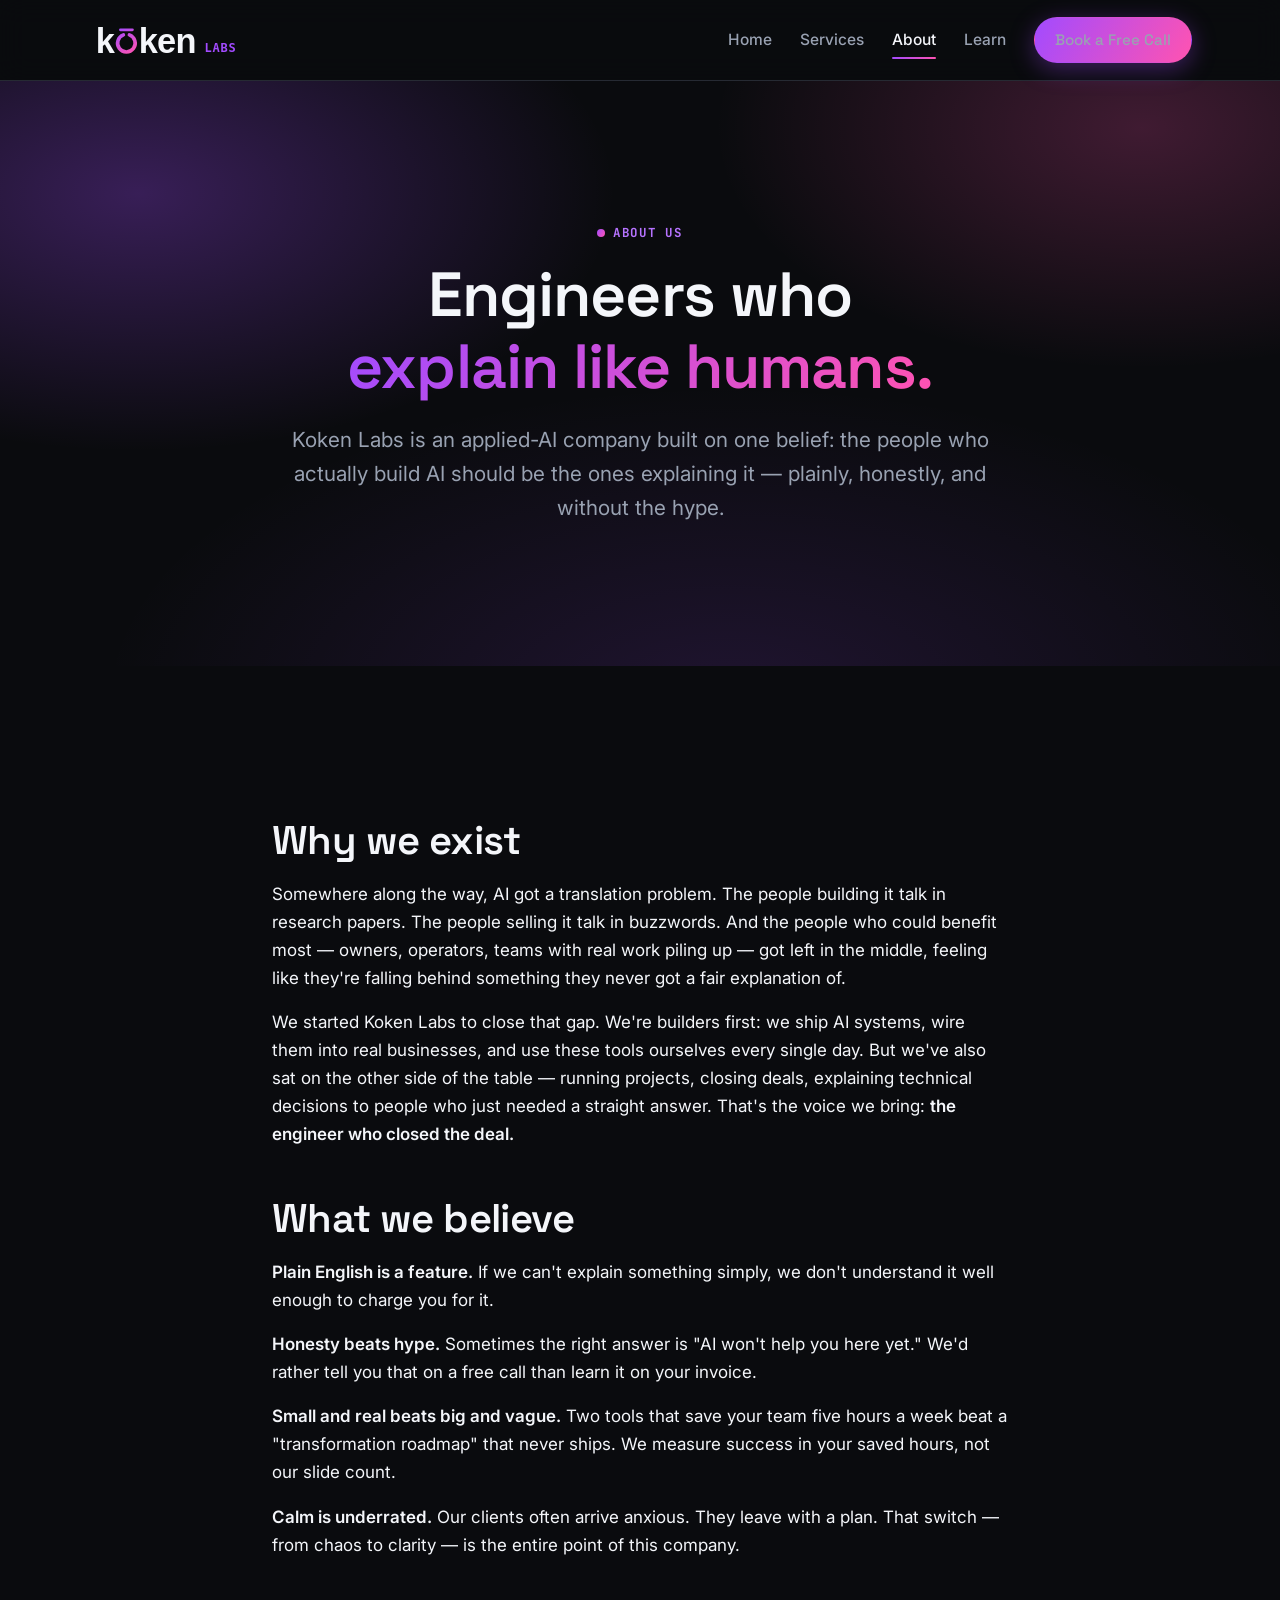
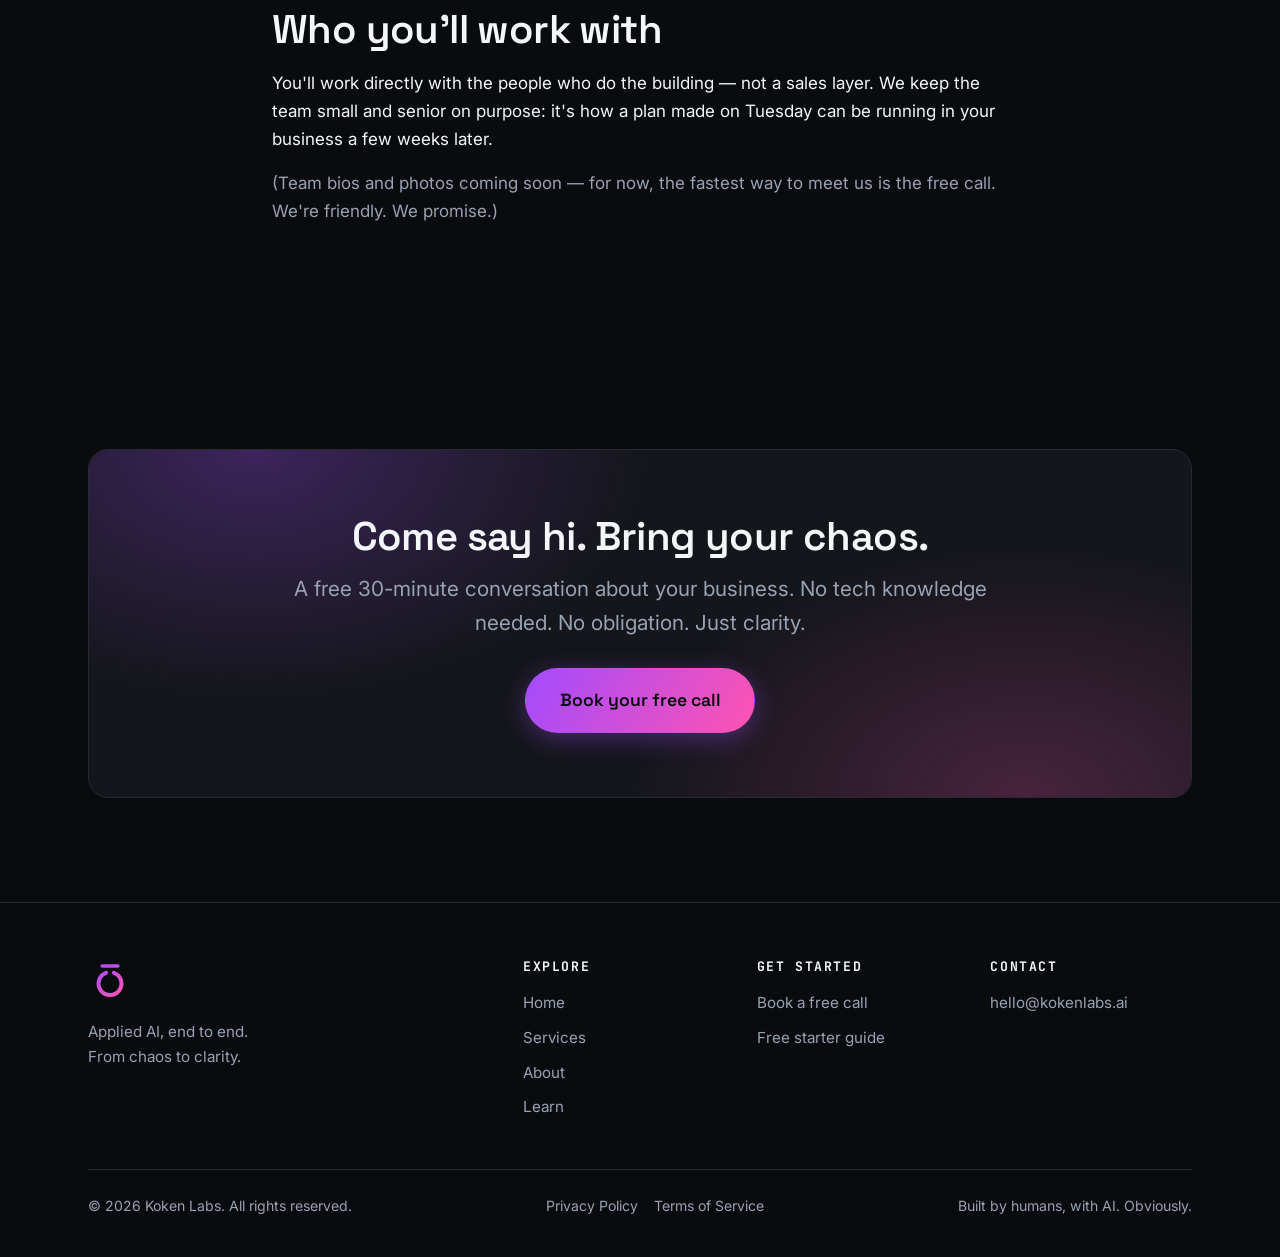
==== commit c918430d: "Add SMS/A2P compliance: privacy, terms, opt-in page, form consent, footer links" ====
--- a/about.html
+++ b/about.html
@@ -142,6 +142,10 @@
       </div>
       <div class="footer-bottom">
         <span>© 2026 Koken Labs. All rights reserved.</span>
+        <nav class="footer-legal" aria-label="Legal">
+          <a href="/privacy.html">Privacy Policy</a>
+          <a href="/terms.html">Terms of Service</a>
+        </nav>
         <span>Built by humans, with AI. Obviously.</span>
       </div>
     </div>
